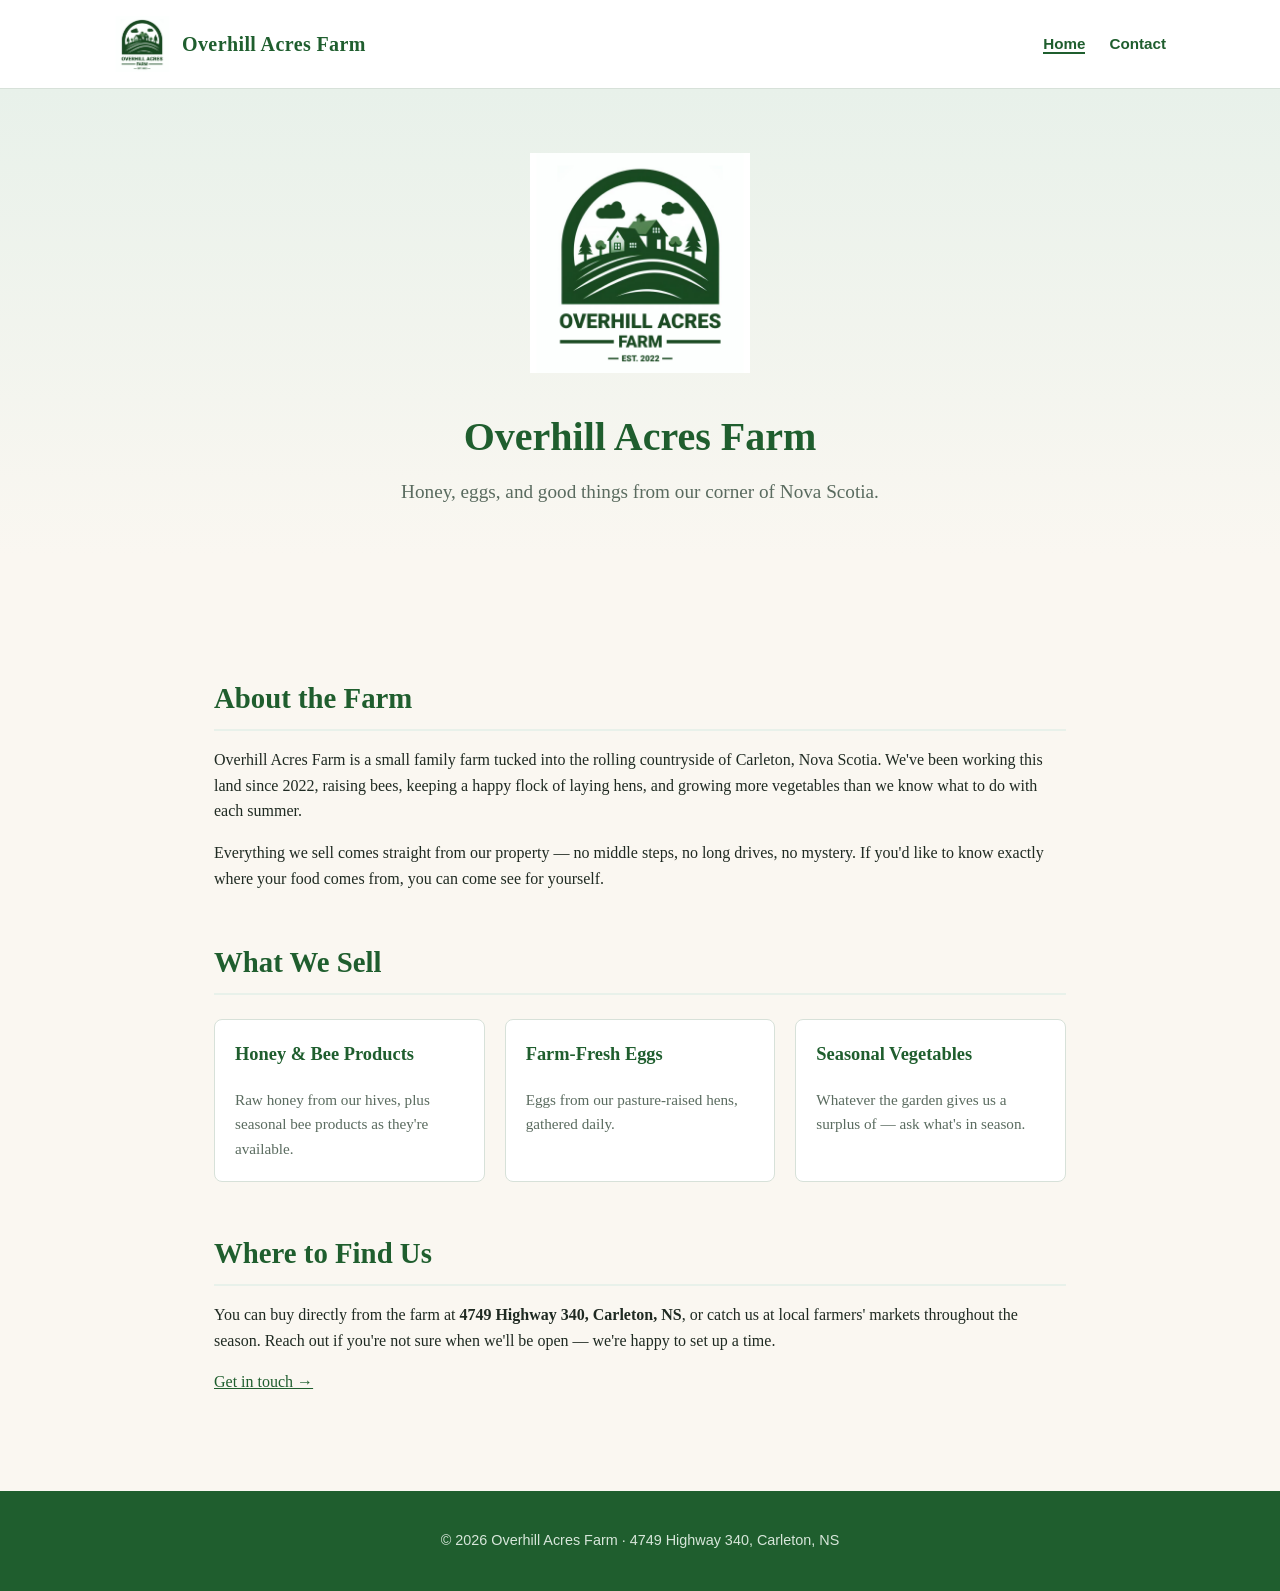
==== index.html @ 842c6f8a "first commit" ====
<!DOCTYPE html>
<html lang="en">
<head>
<meta charset="UTF-8" />
<meta name="viewport" content="width=device-width, initial-scale=1.0" />
<title>Overhill Acres Farm — Honey, Eggs &amp; More from Carleton, NS</title>
<meta name="description" content="Overhill Acres Farm in Carleton, Nova Scotia. Local honey and bee products, farm-fresh eggs, and seasonal vegetables." />
<link rel="stylesheet" href="styles.css" />
<link rel="icon" type="image/png" href="logo.png" />
</head>
<body>

<header class="site-header">
  <div class="nav-wrap">
    <a class="brand" href="index.html">
      <img src="logo.png" alt="Overhill Acres Farm logo" />
      <span class="brand-text">Overhill Acres Farm</span>
    </a>
    <nav>
      <ul>
        <li><a href="index.html" class="active">Home</a></li>
        <li><a href="contact.html">Contact</a></li>
      </ul>
    </nav>
  </div>
</header>

<section class="hero">
  <img src="logo.png" alt="Overhill Acres Farm" class="logo" />
  <h1>Overhill Acres Farm</h1>
  <p class="tagline">Honey, eggs, and good things from our corner of Nova Scotia.</p>
</section>

<main>

  <section id="about">
    <h2>About the Farm</h2>
    <p>
      Overhill Acres Farm is a small family farm tucked into the rolling countryside of
      Carleton, Nova Scotia. We've been working this land since 2022, raising bees,
      keeping a happy flock of laying hens, and growing more vegetables than we know what
      to do with each summer.
    </p>
    <p>
      Everything we sell comes straight from our property — no middle steps, no long
      drives, no mystery. If you'd like to know exactly where your food comes from, you
      can come see for yourself.
    </p>
  </section>

  <section id="products">
    <h2>What We Sell</h2>
    <div class="products">
      <div class="product-card">
        <h3>Honey &amp; Bee Products</h3>
        <p>Raw honey from our hives, plus seasonal bee products as they're available.</p>
      </div>
      <div class="product-card">
        <h3>Farm-Fresh Eggs</h3>
        <p>Eggs from our pasture-raised hens, gathered daily.</p>
      </div>
      <div class="product-card">
        <h3>Seasonal Vegetables</h3>
        <p>Whatever the garden gives us a surplus of — ask what's in season.</p>
      </div>
    </div>
  </section>

  <section id="where-to-find-us">
    <h2>Where to Find Us</h2>
    <p>
      You can buy directly from the farm at <strong>4749 Highway 340, Carleton, NS</strong>,
      or catch us at local farmers' markets throughout the season. Reach out if you're
      not sure when we'll be open — we're happy to set up a time.
    </p>
    <p><a href="contact.html">Get in touch &rarr;</a></p>
  </section>

</main>

<footer>
  <p>&copy; <span id="year"></span> Overhill Acres Farm · 4749 Highway 340, Carleton, NS</p>
</footer>

<script>document.getElementById('year').textContent = new Date().getFullYear();</script>

</body>
</html>
---- styles.css ----
:root {
  --green-dark: #1f5e2e;
  --green-mid: #2f7a3f;
  --green-light: #e8f1ea;
  --cream: #faf7f1;
  --text: #1f2a22;
  --muted: #5a6b5f;
  --border: #d7e1d9;
}

* { box-sizing: border-box; }

html, body {
  margin: 0;
  padding: 0;
  font-family: Georgia, "Iowan Old Style", "Palatino Linotype", serif;
  color: var(--text);
  background: var(--cream);
  line-height: 1.6;
}

a { color: var(--green-dark); }
a:hover { color: var(--green-mid); }

header.site-header {
  background: #fff;
  border-bottom: 1px solid var(--border);
}

.nav-wrap {
  max-width: 1100px;
  margin: 0 auto;
  padding: 1rem 1.5rem;
  display: flex;
  align-items: center;
  justify-content: space-between;
  flex-wrap: wrap;
  gap: 1rem;
}

.brand {
  display: flex;
  align-items: center;
  gap: 0.75rem;
  text-decoration: none;
  color: var(--green-dark);
}

.brand img {
  height: 56px;
  width: auto;
}

.brand-text {
  font-weight: 700;
  font-size: 1.25rem;
  letter-spacing: 0.02em;
}

nav ul {
  list-style: none;
  display: flex;
  gap: 1.5rem;
  margin: 0;
  padding: 0;
}

nav a {
  text-decoration: none;
  font-weight: 600;
  font-family: -apple-system, BlinkMacSystemFont, "Segoe UI", sans-serif;
  font-size: 0.95rem;
}

nav a.active { border-bottom: 2px solid var(--green-dark); }

.hero {
  background: linear-gradient(180deg, var(--green-light), var(--cream));
  padding: 4rem 1.5rem 3rem;
  text-align: center;
}

.hero img.logo {
  max-width: 220px;
  height: auto;
  margin-bottom: 1rem;
}

.hero h1 {
  font-size: 2.5rem;
  margin: 0.5rem 0 0.5rem;
  color: var(--green-dark);
}

.hero p.tagline {
  font-size: 1.2rem;
  color: var(--muted);
  margin: 0;
}

main {
  max-width: 900px;
  margin: 0 auto;
  padding: 3rem 1.5rem;
}

section { margin-bottom: 3rem; }

h2 {
  color: var(--green-dark);
  font-size: 1.8rem;
  border-bottom: 2px solid var(--green-light);
  padding-bottom: 0.5rem;
  margin-bottom: 1rem;
}

.products {
  display: grid;
  grid-template-columns: repeat(auto-fit, minmax(220px, 1fr));
  gap: 1.25rem;
  margin-top: 1.5rem;
}

.product-card {
  background: #fff;
  border: 1px solid var(--border);
  border-radius: 8px;
  padding: 1.25rem;
}

.product-card h3 {
  margin-top: 0;
  color: var(--green-dark);
  font-size: 1.15rem;
}

.product-card p {
  margin: 0;
  color: var(--muted);
  font-size: 0.95rem;
}

.contact-grid {
  display: grid;
  grid-template-columns: 1fr 1fr;
  gap: 2rem;
  margin-top: 1.5rem;
}

@media (max-width: 720px) {
  .contact-grid { grid-template-columns: 1fr; }
  .hero h1 { font-size: 2rem; }
}

.contact-info p { margin: 0.4rem 0; }
.contact-info strong { color: var(--green-dark); }

form {
  display: flex;
  flex-direction: column;
  gap: 0.75rem;
}

label {
  font-weight: 600;
  font-family: -apple-system, BlinkMacSystemFont, "Segoe UI", sans-serif;
  font-size: 0.9rem;
  color: var(--muted);
}

input, textarea {
  font: inherit;
  padding: 0.6rem 0.75rem;
  border: 1px solid var(--border);
  border-radius: 6px;
  background: #fff;
}

input:focus, textarea:focus {
  outline: none;
  border-color: var(--green-mid);
  box-shadow: 0 0 0 3px rgba(47, 122, 63, 0.15);
}

textarea { min-height: 130px; resize: vertical; }

button {
  background: var(--green-dark);
  color: #fff;
  border: none;
  padding: 0.75rem 1.5rem;
  border-radius: 6px;
  font-weight: 700;
  font-family: -apple-system, BlinkMacSystemFont, "Segoe UI", sans-serif;
  cursor: pointer;
  align-self: flex-start;
}

button:hover { background: var(--green-mid); }

button[disabled] {
  background: var(--muted);
  cursor: not-allowed;
  opacity: 0.7;
}

input[aria-invalid="true"], textarea[aria-invalid="true"] {
  border-color: #b3261e;
  background: #fdf3f2;
}

.field-error {
  color: #b3261e;
  font-size: 0.85rem;
  font-family: -apple-system, BlinkMacSystemFont, "Segoe UI", sans-serif;
  min-height: 1rem;
  margin-top: -0.25rem;
}

.field-error:empty { display: none; }

[data-fs-success], [data-fs-error]:not([data-fs-error*=""]) { display: none; }

[data-fs-success].fs-visible,
[data-fs-success][data-fs-visible],
[data-fs-success]:not(:empty).fs-shown {
  display: block;
}

.form-success {
  background: var(--green-light);
  color: var(--green-dark);
  border: 1px solid var(--green-mid);
  padding: 0.9rem 1rem;
  border-radius: 6px;
  font-family: -apple-system, BlinkMacSystemFont, "Segoe UI", sans-serif;
  font-size: 0.95rem;
  display: none;
}

.form-success[data-fs-success-visible],
.form-success.is-visible {
  display: block;
}

form.fs-success .form-success { display: block; }
form.fs-success > label,
form.fs-success > input,
form.fs-success > textarea,
form.fs-success > button,
form.fs-success > .field-error,
form.fs-success > .form-error { display: none; }

.form-error {
  background: #fdf3f2;
  color: #b3261e;
  border: 1px solid #b3261e;
  padding: 0.75rem 1rem;
  border-radius: 6px;
  font-family: -apple-system, BlinkMacSystemFont, "Segoe UI", sans-serif;
  font-size: 0.9rem;
}

.form-error:empty { display: none; }

.social a {
  display: inline-block;
  margin-right: 1rem;
  text-decoration: none;
  font-weight: 600;
  font-family: -apple-system, BlinkMacSystemFont, "Segoe UI", sans-serif;
}

footer {
  background: var(--green-dark);
  color: #d7e6da;
  text-align: center;
  padding: 1.5rem;
  font-size: 0.9rem;
  font-family: -apple-system, BlinkMacSystemFont, "Segoe UI", sans-serif;
}

footer a { color: #fff; }
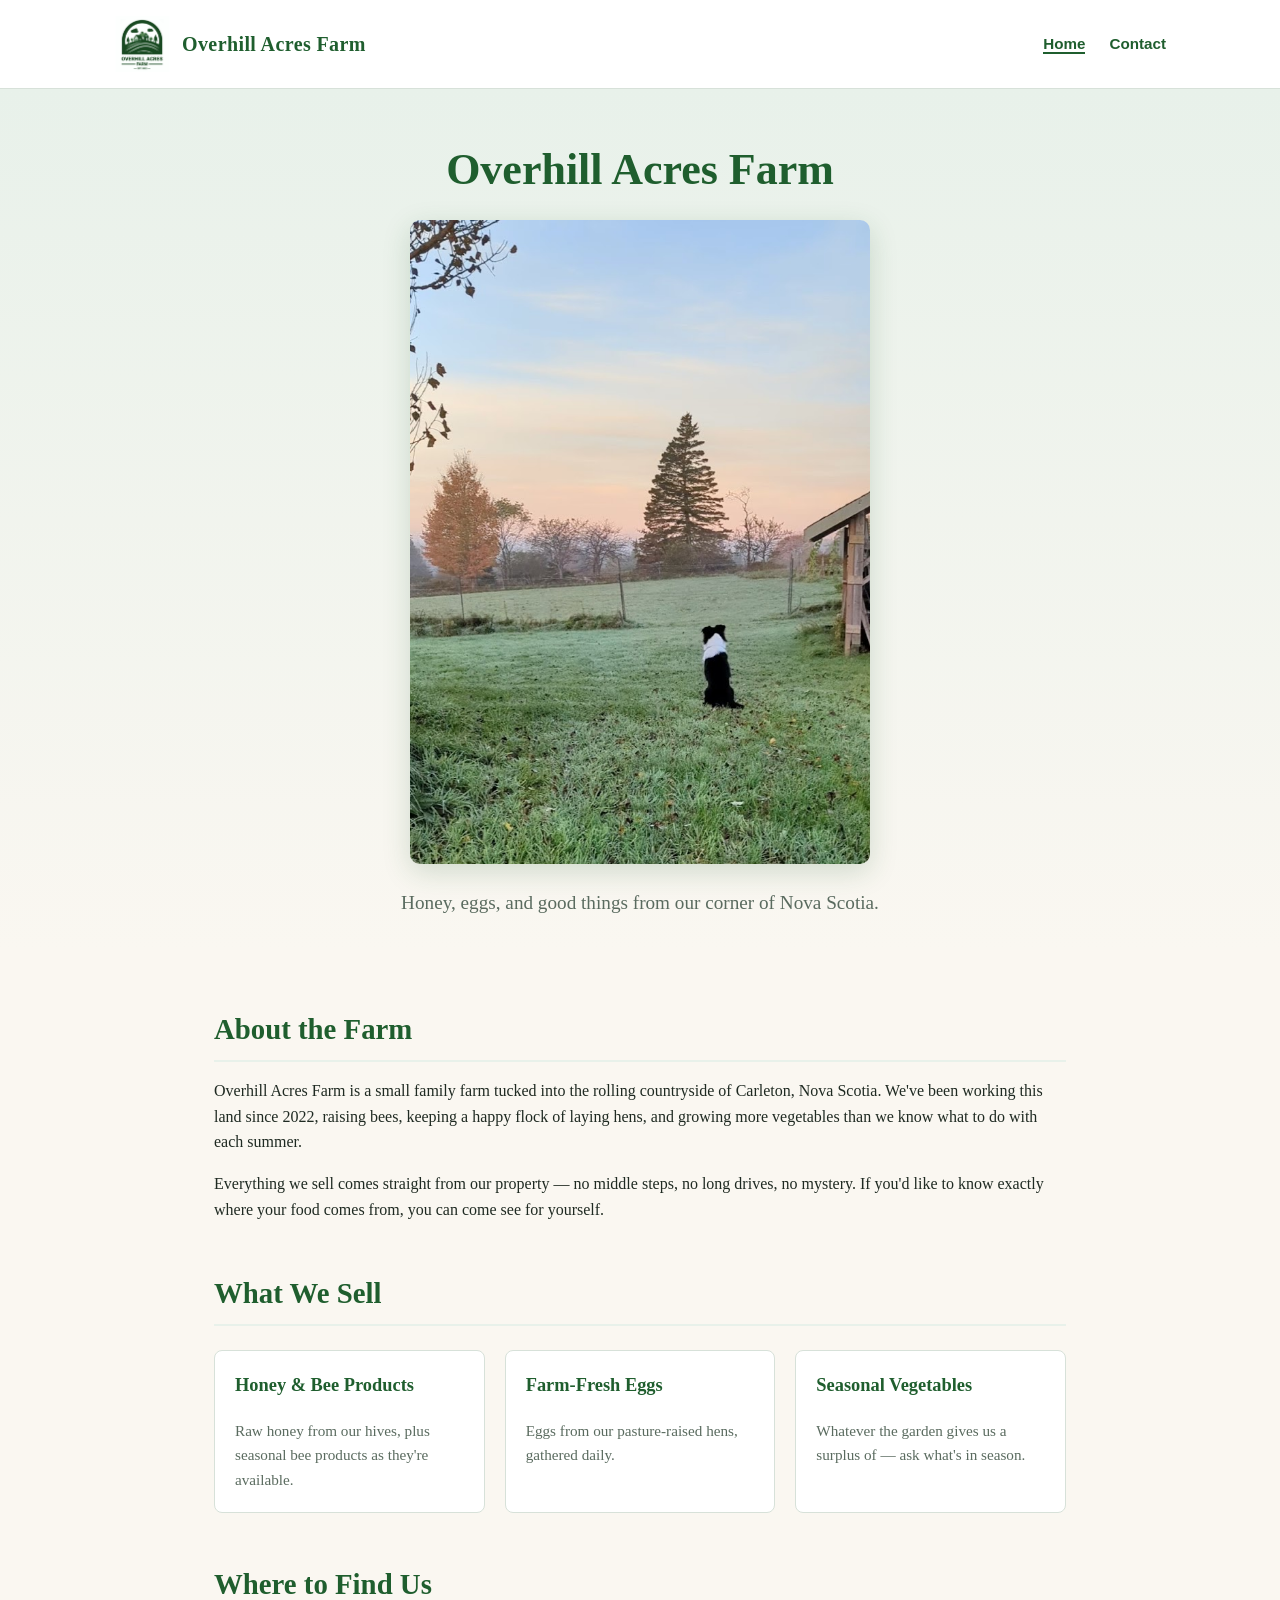
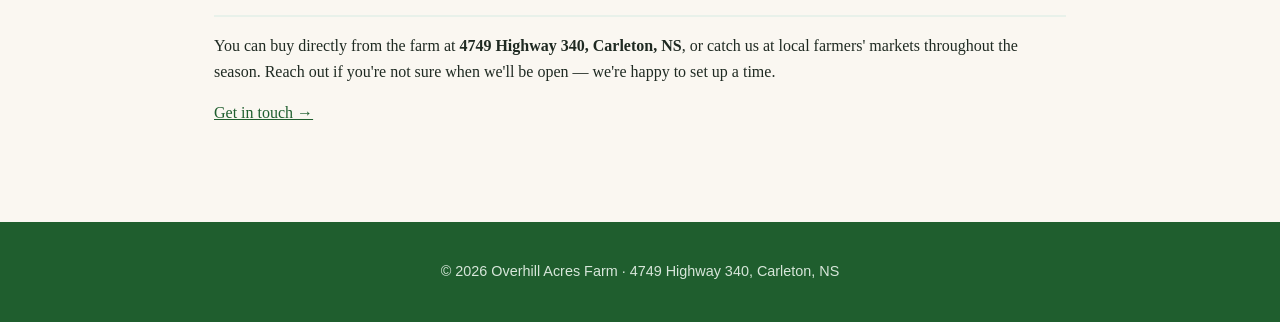
==== commit ce82fd6e: "add Dax pic to the home page and fix spacing" ====
--- a/index.html
+++ b/index.html
@@ -26,8 +26,8 @@
 </header>
 
 <section class="hero">
-  <img src="logo.png" alt="Overhill Acres Farm" class="logo" />
   <h1>Overhill Acres Farm</h1>
+  <img src="hero.png" alt="Dax watching the sunrise over a frosty field at Overhill Acres Farm" class="hero-image" />
   <p class="tagline">Honey, eggs, and good things from our corner of Nova Scotia.</p>
 </section>
 
--- a/styles.css
+++ b/styles.css
@@ -76,32 +76,46 @@
 
 .hero {
   background: linear-gradient(180deg, var(--green-light), var(--cream));
-  padding: 4rem 1.5rem 3rem;
+  padding: 3.5rem 1.5rem 2rem;
   text-align: center;
-}
-
-.hero img.logo {
-  max-width: 220px;
+  margin-bottom: 0;
+}
+
+.hero h1 {
+  color: var(--green-dark);
+  font-size: 2.75rem;
+  margin: 0 0 1.5rem;
+  line-height: 1.15;
+}
+
+.hero-image {
+  display: block;
+  margin: 0 auto 1.5rem;
+  width: 100%;
+  max-width: 460px;
   height: auto;
-  margin-bottom: 1rem;
-}
-
-.hero h1 {
-  font-size: 2.5rem;
-  margin: 0.5rem 0 0.5rem;
-  color: var(--green-dark);
+  border-radius: 10px;
+  box-shadow: 0 8px 28px rgba(31, 94, 46, 0.18);
 }
 
 .hero p.tagline {
+  color: var(--muted);
   font-size: 1.2rem;
-  color: var(--muted);
-  margin: 0;
+  margin: 0 auto;
+  max-width: 600px;
+}
+
+@media (max-width: 720px) {
+  .hero { padding: 2.5rem 1.5rem 1.5rem; }
+  .hero h1 { font-size: 2rem; margin-bottom: 1.25rem; }
+  .hero-image { max-width: 280px; margin-bottom: 1.25rem; }
+  .hero p.tagline { font-size: 1.05rem; }
 }
 
 main {
   max-width: 900px;
   margin: 0 auto;
-  padding: 3rem 1.5rem;
+  padding: 2rem 1.5rem 3rem;
 }
 
 section { margin-bottom: 3rem; }
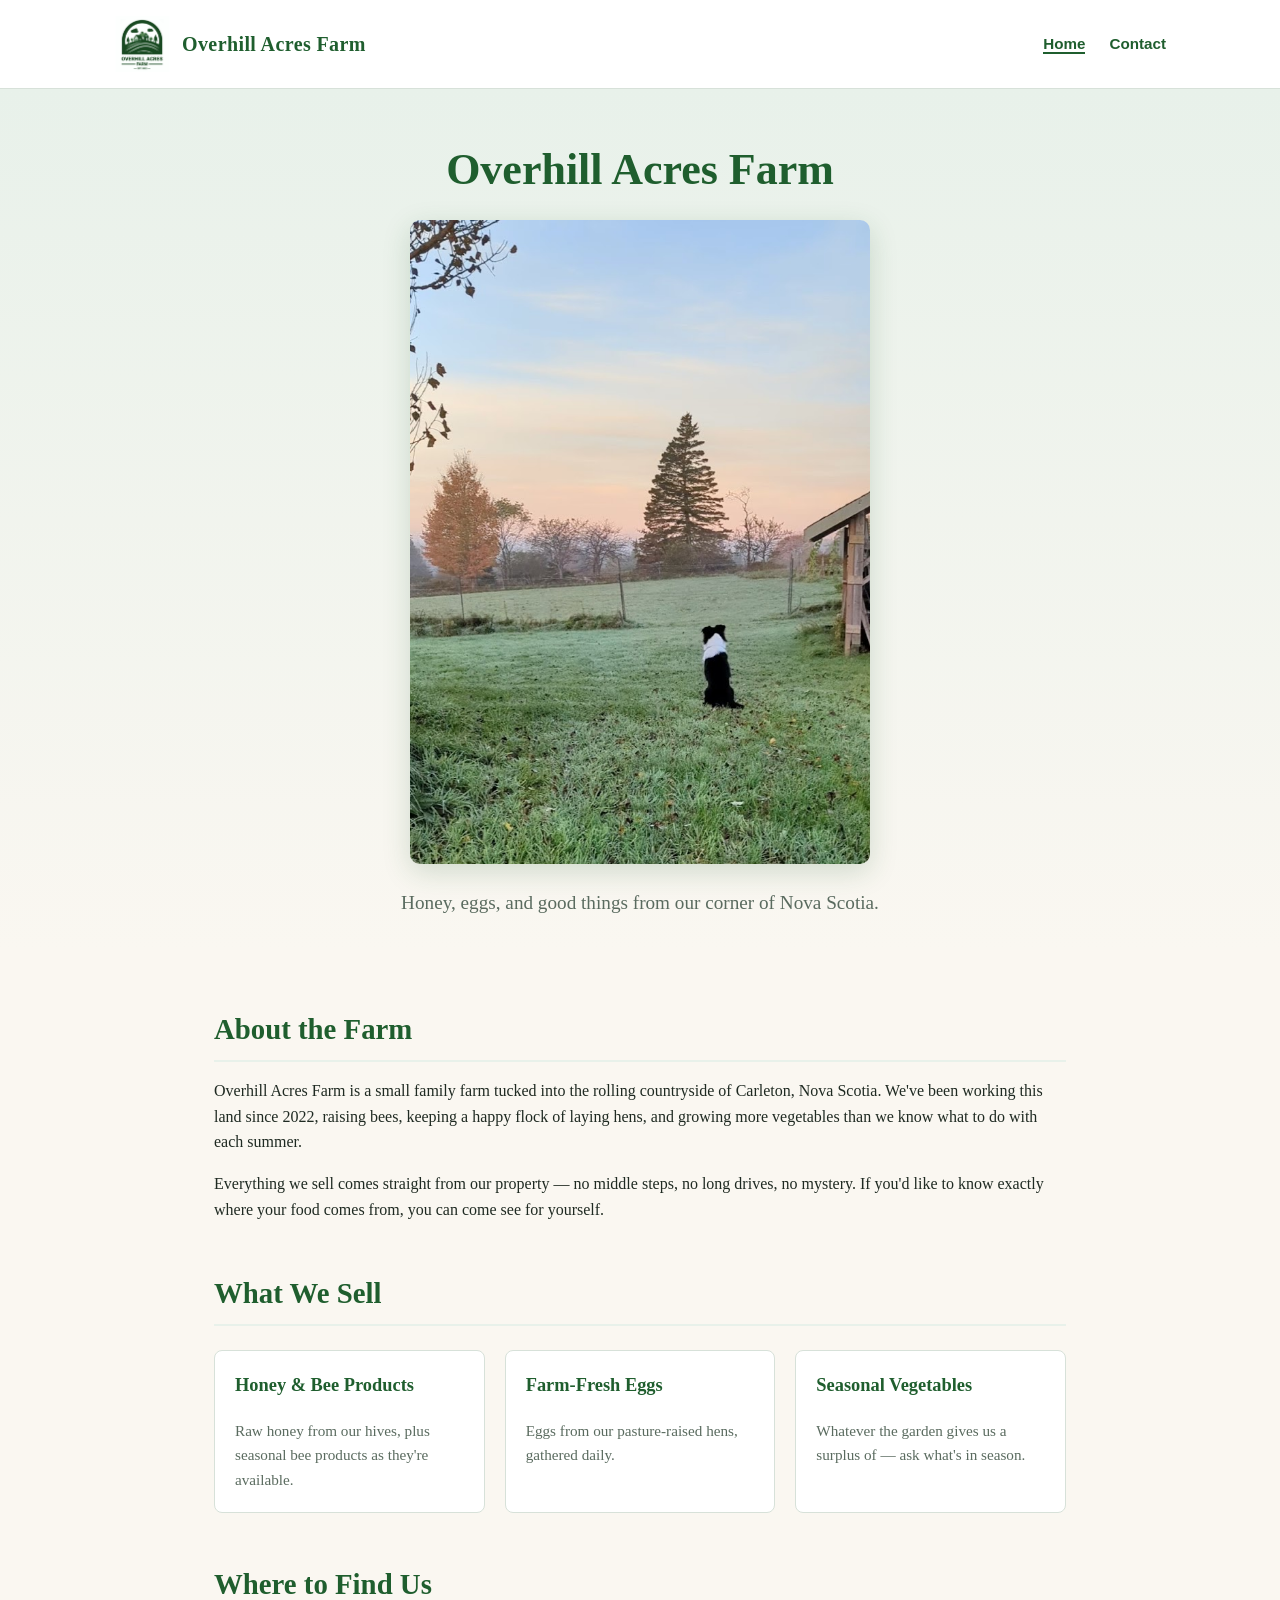
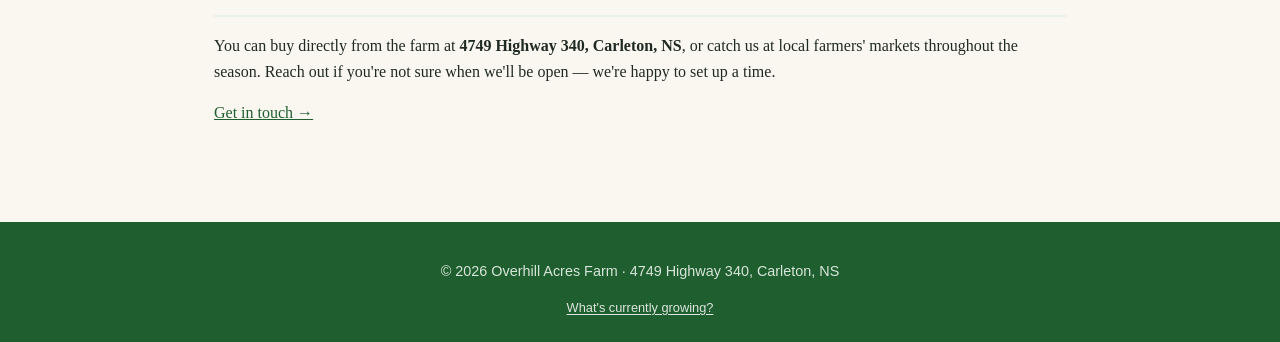
==== commit 42c87881: "add garden viewer" ====
--- a/index.html
+++ b/index.html
@@ -80,6 +80,7 @@
 
 <footer>
   <p>&copy; <span id="year"></span> Overhill Acres Farm · 4749 Highway 340, Carleton, NS</p>
+  <p class="footer-link"><a href="garden/">What's currently growing?</a></p>
 </footer>
 
 <script>document.getElementById('year').textContent = new Date().getFullYear();</script>
--- a/styles.css
+++ b/styles.css
@@ -295,3 +295,14 @@
 }
 
 footer a { color: #fff; }
+
+.footer-link {
+  margin: 0.4rem 0 0;
+  font-size: 0.8rem;
+  opacity: 0.85;
+}
+
+.footer-link a {
+  text-decoration: underline;
+  text-underline-offset: 2px;
+}
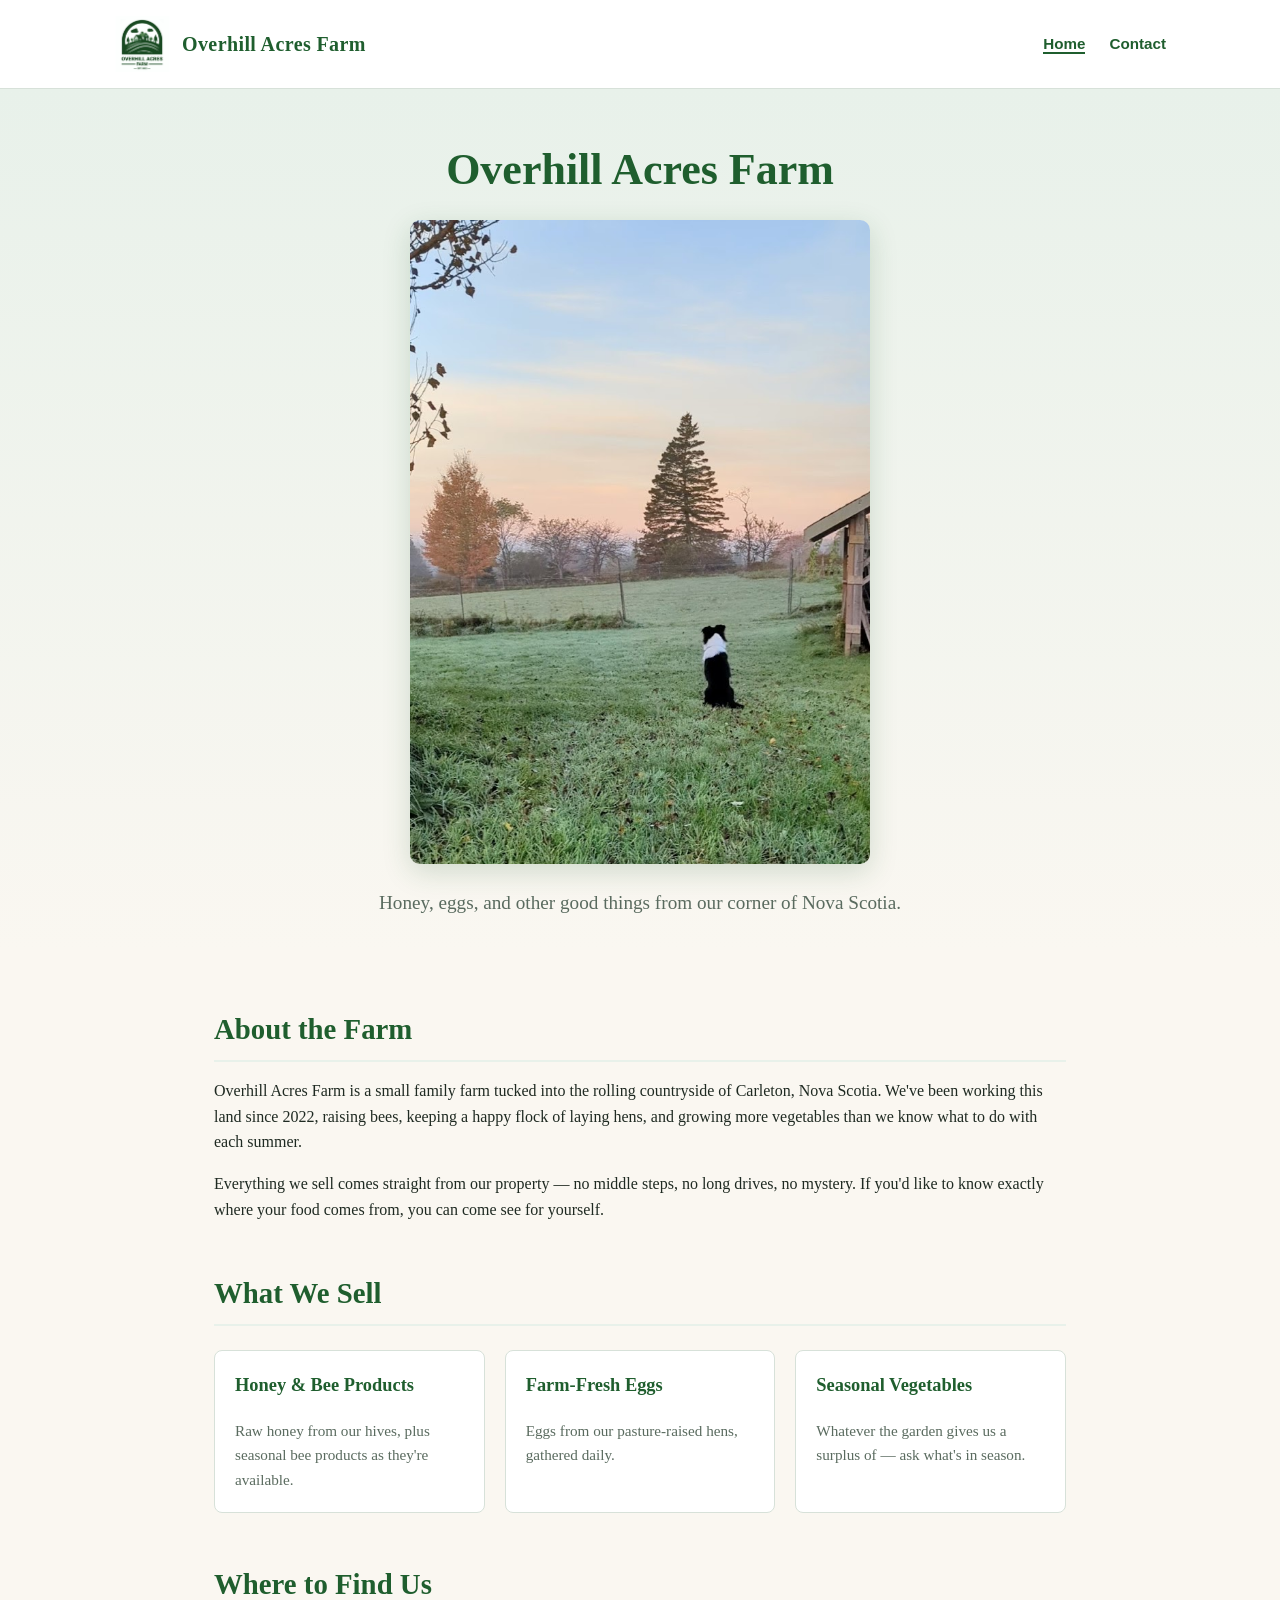
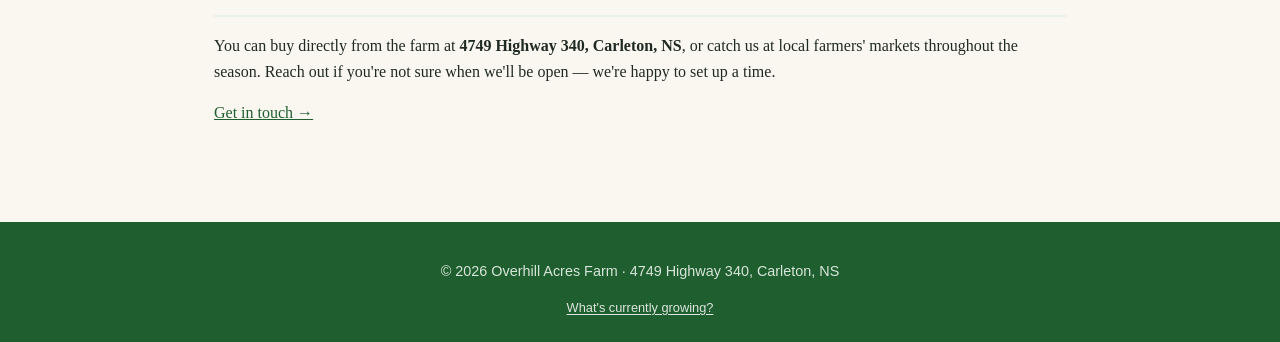
==== commit 9c8995b9: "slight mod of tagline" ====
--- a/index.html
+++ b/index.html
@@ -12,13 +12,13 @@
 
 <header class="site-header">
   <div class="nav-wrap">
-    <a class="brand" href="index.html">
+    <a class="brand" href="./">
       <img src="logo.png" alt="Overhill Acres Farm logo" />
       <span class="brand-text">Overhill Acres Farm</span>
     </a>
     <nav>
       <ul>
-        <li><a href="index.html" class="active">Home</a></li>
+        <li><a href="./" class="active">Home</a></li>
         <li><a href="contact.html">Contact</a></li>
       </ul>
     </nav>
@@ -28,7 +28,7 @@
 <section class="hero">
   <h1>Overhill Acres Farm</h1>
   <img src="hero.png" alt="Dax watching the sunrise over a frosty field at Overhill Acres Farm" class="hero-image" />
-  <p class="tagline">Honey, eggs, and good things from our corner of Nova Scotia.</p>
+  <p class="tagline">Honey, eggs, and other good things from our corner of Nova Scotia.</p>
 </section>
 
 <main>
--- a/styles.css
+++ b/styles.css
@@ -6,6 +6,8 @@
   --text: #1f2a22;
   --muted: #5a6b5f;
   --border: #d7e1d9;
+  --honey: #f4c542;
+  --honey-deep: #b07c0c;
 }
 
 * { box-sizing: border-box; }
@@ -20,7 +22,7 @@
 }
 
 a { color: var(--green-dark); }
-a:hover { color: var(--green-mid); }
+a:hover { color: var(--honey-deep); }
 
 header.site-header {
   background: #fff;
@@ -295,6 +297,7 @@
 }
 
 footer a { color: #fff; }
+footer a:hover { color: var(--honey); }
 
 .footer-link {
   margin: 0.4rem 0 0;
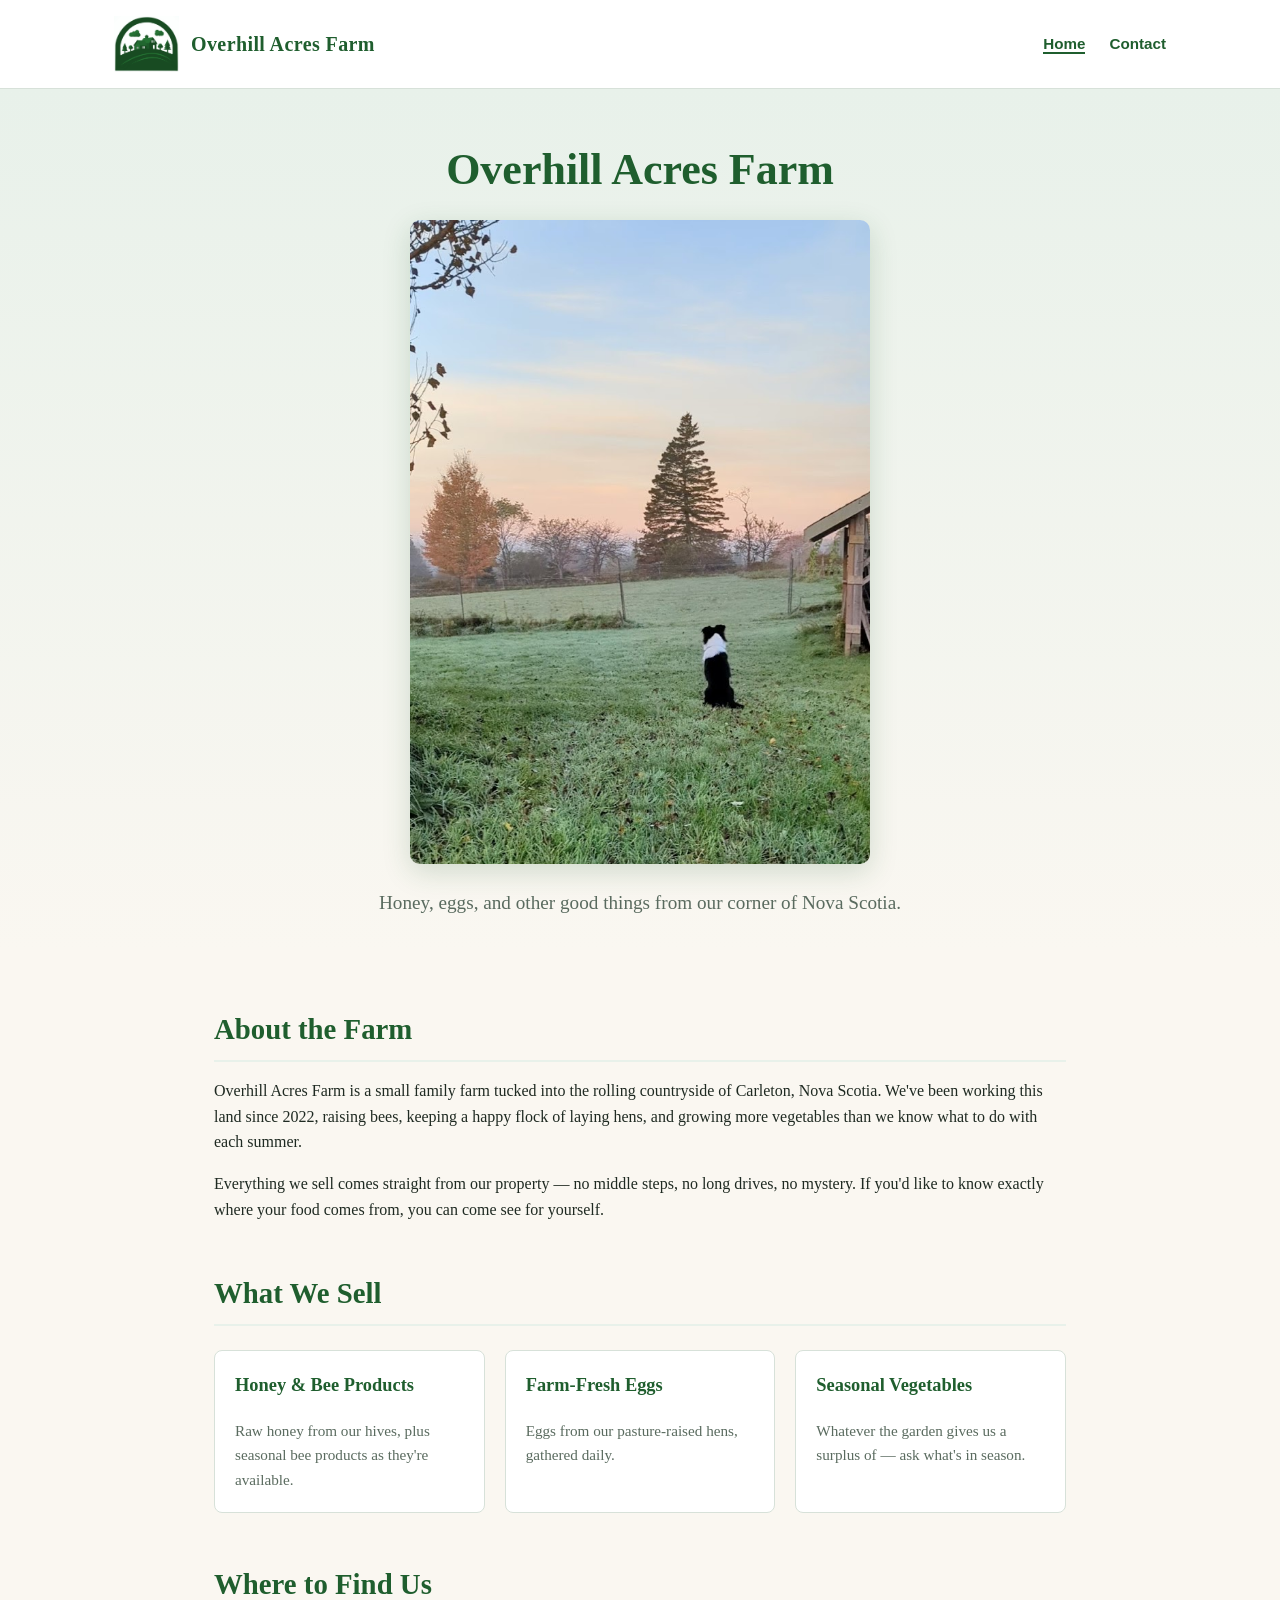
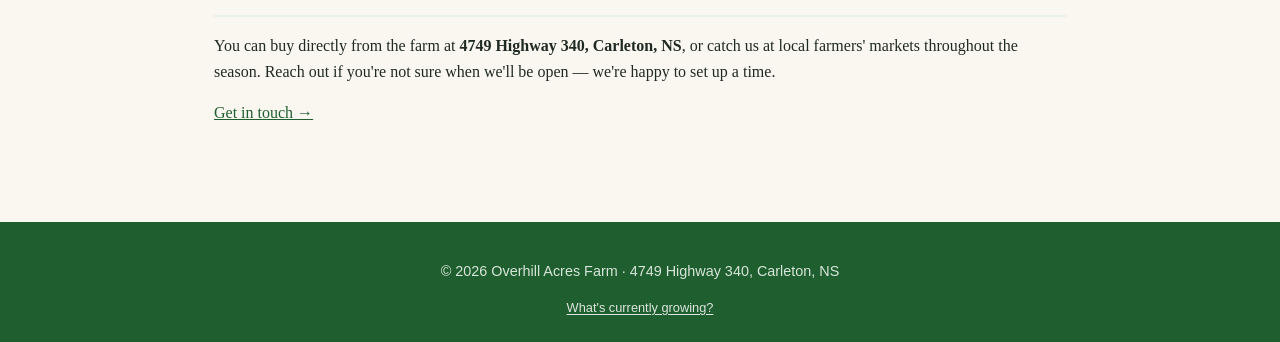
==== commit f0692659: "use text-free logo icon in header and favicon Co-Authored-By: Claude Opus 5.5 <noreply@anthropic.com" ====
--- a/index.html
+++ b/index.html
@@ -6,14 +6,14 @@
 <title>Overhill Acres Farm — Honey, Eggs &amp; More from Carleton, NS</title>
 <meta name="description" content="Overhill Acres Farm in Carleton, Nova Scotia. Local honey and bee products, farm-fresh eggs, and seasonal vegetables." />
 <link rel="stylesheet" href="styles.css" />
-<link rel="icon" type="image/png" href="logo.png" />
+<link rel="icon" type="image/png" href="logo-icon.png" />
 </head>
 <body>
 
 <header class="site-header">
   <div class="nav-wrap">
     <a class="brand" href="./">
-      <img src="logo.png" alt="Overhill Acres Farm logo" />
+      <img src="logo-icon.png" alt="Overhill Acres Farm logo" />
       <span class="brand-text">Overhill Acres Farm</span>
     </a>
     <nav>
